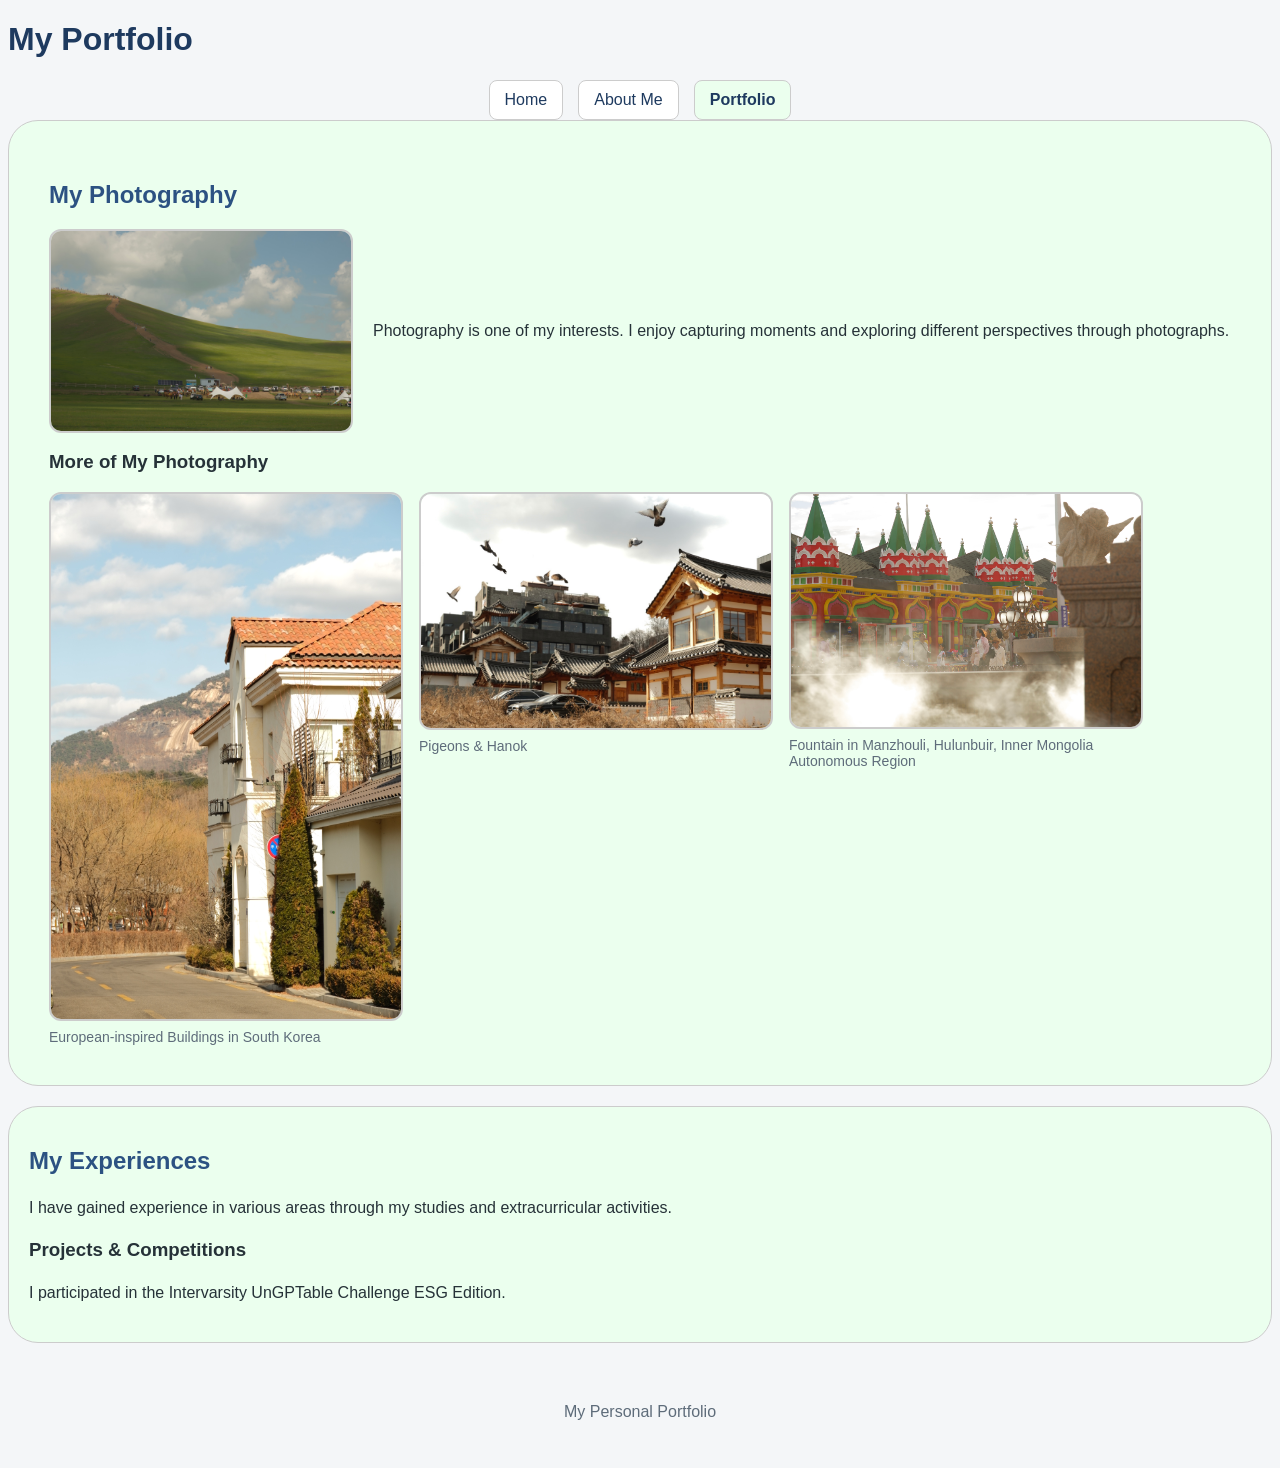
==== portfolio.html @ 93784c78 "Add files via upload" ====
<!DOCTYPE html>
<html lang="en">

<head>
    <meta charset="UTF-8">
    <meta name="viewport" content="width=device-width, initial-scale=1.0">
    <title>My Work - My Portfolio</title>
    <link rel="stylesheet" href="style.css">
</head>

<body class="page-portfolio">

    <header>
        <h1> My Portfolio</h1>

        <nav>
            <a href="index.html">Home</a>
            <a href="about.html">About Me</a>
            <a href="portfolio.html" aria-current="page">Portfolio</a>
        </nav>
    </header>

    <main>
        <section id="photography">
            <h2>My Photography</h2>

            <div class="photo-layout">
            <img
                src="my-photo.jpeg"
                alt="A photograph taken by me"
                width="300"
            >

            <p>
            Photography is one of my interests.
            I enjoy capturing moments and exploring
            different perspectives through photographs.
            </p>
            </div>

            <h3>More of My Photography</h3>

            <div class="photo-gallery">
                <figure>
                    <img
                        src="photo-2.jpeg"
                        alt="Description of my second photograph"
                    >
                    <figcaption>European-inspired Buildings in South Korea</figcaption>
                </figure>

                <figure>
                    <img
                        src="photo-3.jpeg"
                        alt="Description of my third photograph"
                    >
                    <figcaption>Pigeons & Hanok</figcaption>
                </figure>

                <figure>
                    <img
                        src="photo-4.jpeg"
                        alt="Description of my fourth photograph"
                    >
                    <figcaption>Fountain in Manzhouli, Hulunbuir, Inner Mongolia Autonomous Region</figcaption>
                </figure>
            </div>

        </section>

        <section id="experiences">
            <h2>My Experiences</h2>    
            <p> 
                I have gained experience in various areas through my studies and extracurricular activities. 
            </p>

            <h3> Projects & Competitions</h3>
            <p>
                I participated in the Intervarsity UnGPTable Challenge ESG Edition.
            </p>
        </section>
    </main>

    <footer>
        <p>My Personal Portfolio</p>
    </footer>

</body>
</html>
---- style.css ----
body {
    font-family: Arial, sans-serif;
    background-color: #f4f6f8;
    color: #263238;
}

h1 {
    color: #1e3a5f;
    font-size: 32px;
}

h2 {
    color: #2c5282;
}

p {
    color: #263238;
    line-height: 1.6;
}

section {
    background-color: white;
    padding: 40px;
    margin-bottom: 20px;
    border: 1px solid #cccccc;
    border-radius: 30px;
}

#about {
    background-color: #fff7e5;
    padding: 20px;
}

#experiences {
    background-color: #ebffee;
    padding: 20px;
}

nav {
    display: flex;
    justify-content: center;
    gap: 15px;
    flex-wrap: wrap;
}

nav a {
    padding: 10px 15px;
    background-color: white;
    color: #1e3a5f;
    border: 1px solid #cccccc;
    border-radius: 8px;
    text-decoration: none;
}

img {
    max-width: 100%;
    height: auto;
    border-radius: 12px;
    border: 2px solid #cccccc;
}

footer {
    text-align: center;
    padding: 20px;
}

footer p {
    color: #5e6c7a;
}

.photo-layout {
    display: flex;
    align-items: center;
    gap: 20px;
    flex-wrap: wrap;
}

@media (max-width: 600px) {
    section {
        padding: 20px;
        border-radius: 15px;
    }

    h1 {
        font-size: 26px;
    }

    .photo-layout {
    flex-direction: column;
    align-items: flex-start;
}
}

nav a:hover {
    background-color: #dbeafe;
    color: #1e3a5f;
}

nav a[aria-current="page"] {
    font-weight: bold;
}

.page-home nav a[aria-current="page"] {
    background-color: #dbeafe;
}

.page-about nav a[aria-current="page"],
.page-about main section {
    background-color: #fff7e5;
}

.page-portfolio nav a[aria-current="page"],
.page-portfolio main section {
    background-color: #ebffee;
}

.photo-gallery {
    display: flex;
    flex-wrap: wrap;
    gap: 20px;
}

.photo-gallery figure {
    flex: 1 1 220px;
    max-width: 350px;
    margin: 0;
}

.photo-gallery img {
    width: 100%;
    height: auto;
    display: block;
}

.photo-gallery figcaption {
    margin-top: 8px;
    font-size: 14px;
    color: #5e6c7a;
}

/* Homepage hero section */

.page-home .hero {
    display: flex;
    align-items: center;
    flex-wrap: wrap;
    gap: 30px;
    padding: 35px;
    background-color: white;
}

/* Introduction */

.hero-intro {
    flex: 1 1 260px;
    min-width: 0;
}

.hero-intro h2 {
    font-size: 40px;
    line-height: 1.2;
    margin-bottom: 20px;
}

.hero-intro p {
    font-size: 17px;
    line-height: 1.7;
}

/* Homepage photograph */

.hero-picture {
    flex: 1 1 280px;
    min-width: 0;
}

.hero-picture img {
    width: 100%;
    height: auto;
    display: block;
    border-radius: 20px;
}

/* Homepage links */

.hero-links {
    display: flex;
    flex-wrap: wrap;
    gap: 12px;
    margin-top: 25px;
}

.hero-links a {
    padding: 12px 18px;
    background-color: #1e3a5f;
    color: white;
    border-radius: 10px;
    text-decoration: none;
}

/* Mobile adjustments */

@media (max-width: 600px) {
    .page-home .hero {
        padding: 20px;
        gap: 20px;
    }

    .hero-intro h2 {
        font-size: 28px;
    }
}
.hero-links a:hover,
.hero-links a:focus-visible {
    background-color: #2c5282;
}
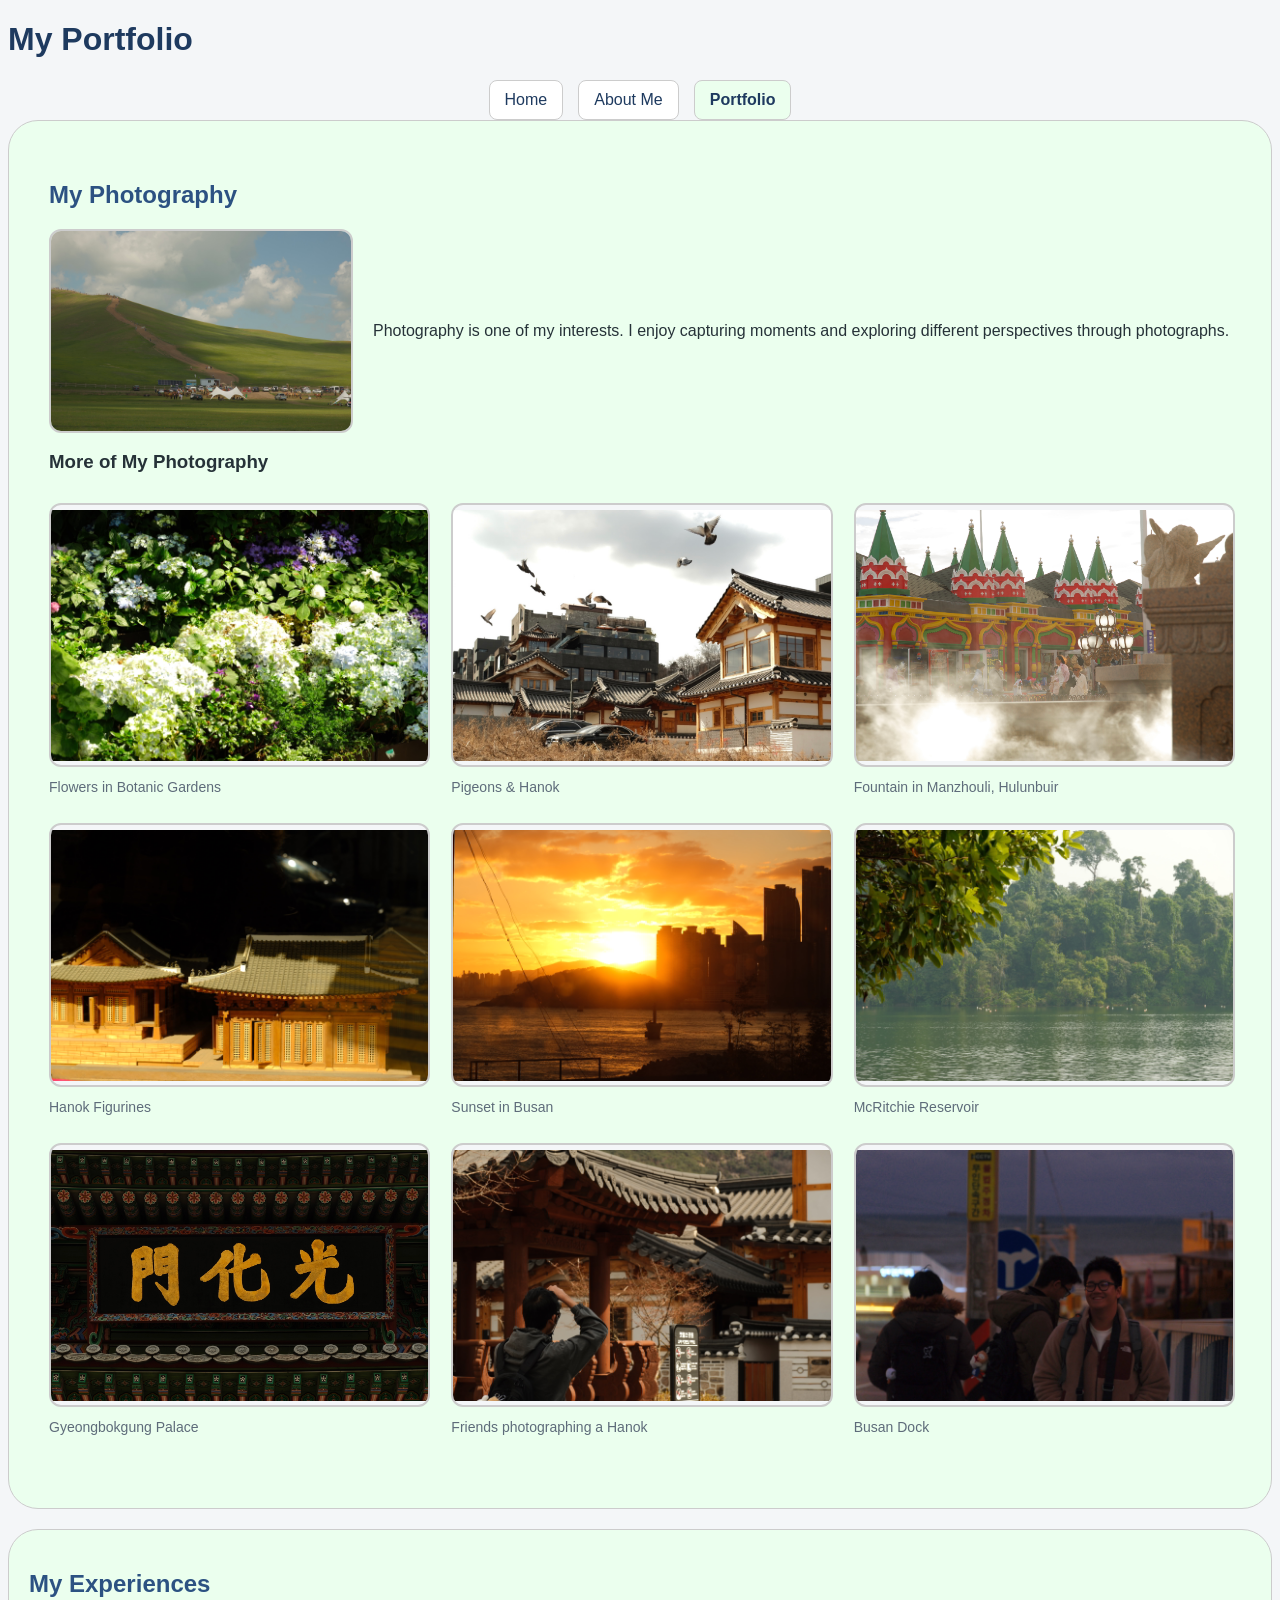
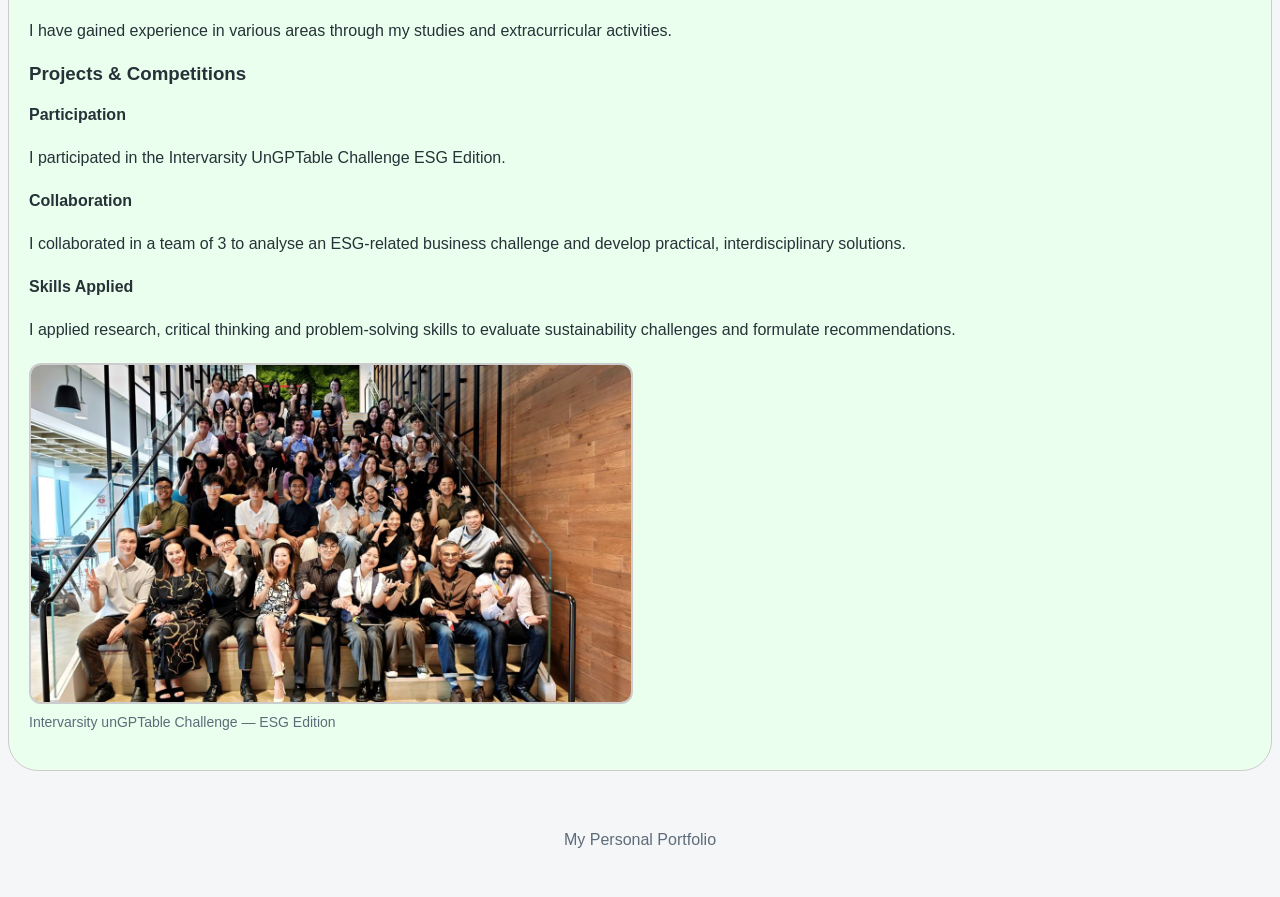
==== commit 15d65c56: "Add files via upload" ====
--- a/portfolio.html
+++ b/portfolio.html
@@ -47,7 +47,7 @@
                         src="photo-2.jpeg"
                         alt="Description of my second photograph"
                     >
-                    <figcaption>European-inspired Buildings in South Korea</figcaption>
+                    <figcaption>Flowers in Botanic Gardens</figcaption>
                 </figure>
 
                 <figure>
@@ -63,8 +63,51 @@
                         src="photo-4.jpeg"
                         alt="Description of my fourth photograph"
                     >
-                    <figcaption>Fountain in Manzhouli, Hulunbuir, Inner Mongolia Autonomous Region</figcaption>
+                    <figcaption>Fountain in Manzhouli, Hulunbuir</figcaption>
                 </figure>
+                
+                <figure>
+                    <img src="photo-5.jpeg"
+                        alt="Description of photograph 5"
+                        loading="lazy">
+                    <figcaption>Hanok Figurines</figcaption>
+                </figure>
+
+                <figure>
+                    <img src="photo-6.jpeg"
+                        alt="Description of photograph 6"
+                        loading="lazy">
+                    <figcaption>Sunset in Busan</figcaption>
+                </figure>
+
+                <figure>
+                    <img src="photo-7.jpeg"
+                        alt="Description of photograph 7"
+                        loading="lazy">
+                    <figcaption>McRitchie Reservoir</figcaption>
+                </figure>
+
+                <figure>
+                    <img src="photo-8.jpeg"
+                        alt="Description of photograph 8"
+                        loading="lazy">
+                    <figcaption>Gyeongbokgung Palace</figcaption>
+                </figure>
+
+                <figure>
+                    <img src="photo-9.jpeg"
+                        alt="Description of photograph 9"
+                        loading="lazy">
+                    <figcaption>Friends photographing a Hanok</figcaption>
+                </figure>
+
+                <figure>
+                    <img src="photo-10.jpeg"
+                        alt="Description of photograph 8"
+                        loading="lazy">
+                    <figcaption>Busan Dock</figcaption>
+                </figure>
+        
             </div>
 
         </section>
@@ -76,9 +119,33 @@
             </p>
 
             <h3> Projects & Competitions</h3>
+
+            <h4> Participation</h4>
             <p>
                 I participated in the Intervarsity UnGPTable Challenge ESG Edition.
             </p>
+
+            <h4> Collaboration</h4>
+            <p> 
+                I collaborated in a team of 3 to analyse an ESG-related business challenge and develop practical, interdisciplinary solutions.
+            </p>
+
+            <h4> Skills Applied</h4>
+            <p> 
+                I applied research, critical thinking and problem-solving skills to evaluate sustainability challenges and formulate recommendations.
+            </p>
+            <figure class="project-photo">
+                <img
+                    src="UnGPTable.jpeg"
+                    alt="Photograph from the Intervarsity unGPTable Challenge ESG Edition"
+                    loading="lazy"
+                >
+
+                <figcaption>
+                    Intervarsity unGPTable Challenge — ESG Edition
+                </figcaption>
+            </figure>
+
         </section>
     </main>
 
--- a/style.css
+++ b/style.css
@@ -115,28 +115,78 @@
     background-color: #ebffee;
 }
 
+
+/* Editorial photography gallery */
+
+
+/* Photography gallery */
+
 .photo-gallery {
-    display: flex;
-    flex-wrap: wrap;
-    gap: 20px;
-}
+    display: grid;
+    grid-template-columns: repeat(3, minmax(0, 1fr));
+    gap: 25px;
+    max-width: 1200px;
+    margin: 30px auto;
+}
+
+/* Each photograph and caption */
 
 .photo-gallery figure {
-    flex: 1 1 220px;
-    max-width: 350px;
     margin: 0;
-}
+    min-width: 0;
+}
+
+/* Consistent photograph frames */
 
 .photo-gallery img {
-    width: 100%;
-    height: auto;
     display: block;
-}
+    width: 100%;
+    height: 260px;
+    max-height: none;
+    object-fit: contain;
+    background-color: #f4f6f8;
+    border-radius: 12px;
+}
+
+/* Captions */
 
 .photo-gallery figcaption {
-    margin-top: 8px;
-    font-size: 14px;
-    color: #5e6c7a;
+    margin-top: 10px;
+    font-size: 14px;
+    line-height: 1.5;
+    color: #5e6c7a;
+}
+
+/* Tablet */
+
+@media (max-width: 900px) {
+    .photo-gallery {
+        grid-template-columns: repeat(2, minmax(0, 1fr));
+    }
+}
+
+/* Mobile */
+
+@media (max-width: 600px) {
+    .photo-gallery {
+        grid-template-columns: 1fr;
+    }
+}
+
+/* Tablet layout */
+
+@media (max-width: 1000px) {
+    .photo-gallery {
+        columns: 2;
+    }
+}
+
+/* Mobile layout */
+
+@media (max-width: 600px) {
+    .photo-gallery {
+        columns: 1;
+    }
 }
 
 /* Homepage hero section */
@@ -214,4 +264,107 @@
 .hero-links a:hover,
 .hero-links a:focus-visible {
     background-color: #2c5282;
-}+}
+
+/* Homepage photo carousel */
+
+
+/* Homepage portrait carousel */
+
+.hero-carousel {
+    display: flex;
+    overflow-x: auto;
+    scroll-snap-type: x mandatory;
+    gap: 0;
+    max-width: 380px;
+    width: 100%;
+    margin: 0 auto;
+    border-radius: 18px;
+}
+
+.hero-slide {
+    flex: 0 0 100%;
+    scroll-snap-align: start;
+    margin: 0;
+    min-width: 0;
+}
+
+.hero-slide img {
+    display: block;
+    width: 100%;
+    height: auto;
+    aspect-ratio: 3 / 4;
+    object-fit: cover;
+    border: none;
+    border-radius: 18px;
+}
+
+.hero-slide figcaption {
+    margin-top: 10px;
+    text-align: center;
+    font-size: 14px;
+    color: #5e6c7a;
+}
+
+.hero-slide figcaption {
+    margin-top: 8px;
+    text-align: center;
+    font-size: 14px;
+    color: #5e6c7a;
+}
+
+.carousel-hint {
+    text-align: center;
+    font-size: 14px;
+    color: #5e6c7a;
+}
+
+/* Project photograph */
+
+.project-photo {
+    max-width: 600px;
+    margin: 20px 0;
+}
+
+.project-photo img {
+    display: block;
+    width: 100%;
+    height: auto;
+    border-radius: 12px;
+}
+
+.project-photo figcaption {
+    margin-top: 10px;
+    font-size: 14px;
+    color: #5e6c7a;
+}
+
+.carousel-controls {
+    display: flex;
+    justify-content: center;
+    gap: 15px;
+    margin-top: 15px;
+}
+
+.carousel-controls button {
+    padding: 10px 18px;
+    background-color: #1e3a5f;
+    color: white;
+    border: none;
+    border-radius: 8px;
+    cursor: pointer;
+}
+
+.carousel-controls button:hover {
+    background-color: #2c5282;
+}
+
+/* Hide the horizontal scrollbar */
+
+.hero-carousel {
+    scrollbar-width: none;
+}
+
+.hero-carousel::-webkit-scrollbar {
+    display: none;
+}
